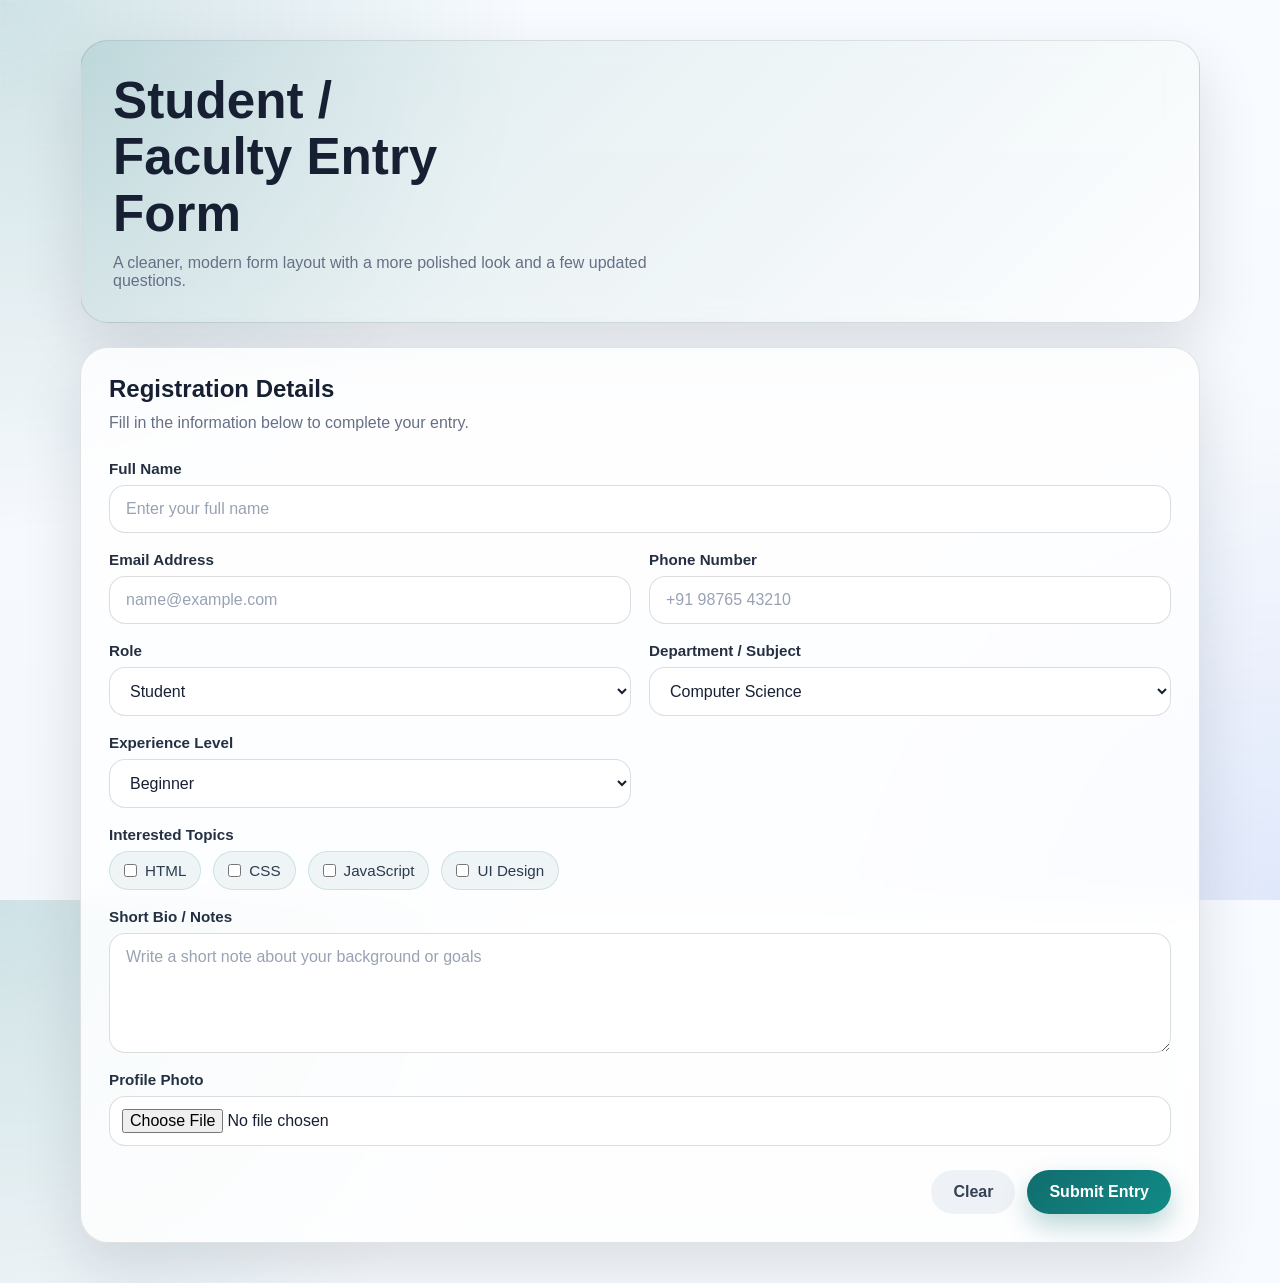
==== Practical 2/form.html @ 1ce555aa "Second Program" ====
<!DOCTYPE html>
<html lang="en">
<head>
	<meta charset="UTF-8" />
	<meta name="viewport" content="width=device-width, initial-scale=1.0" />
	<title>Practical 2: Modern Entry Form</title>
	<link rel="stylesheet" href="style.css" />
</head>
<body>
	<main class="page-shell">
		<section class="hero-panel">
			<h1>Student / Faculty Entry Form</h1>
			<p class="hero-copy">A cleaner, modern form layout with a more polished look and a few updated questions.</p>
		</section>

		<section class="form-card" aria-labelledby="form-title">
			<div class="card-header">
				<h2 id="form-title">Registration Details</h2>
				<p>Fill in the information below to complete your entry.</p>
			</div>

			<form class="entry-form">
				<div class="form-grid">
					<div class="field full-width">
						<label for="fullName">Full Name</label>
						<input type="text" id="fullName" name="fullName" placeholder="Enter your full name" required />
					</div>

					<div class="field">
						<label for="email">Email Address</label>
						<input type="email" id="email" name="email" placeholder="name@example.com" required />
					</div>

					<div class="field">
						<label for="phone">Phone Number</label>
						<input type="tel" id="phone" name="phone" placeholder="+91 98765 43210" />
					</div>

					<div class="field">
						<label for="role">Role</label>
						<select id="role" name="role">
							<option value="student">Student</option>
							<option value="faculty">Faculty</option>
							<option value="guest">Guest</option>
						</select>
					</div>

					<div class="field">
						<label for="department">Department / Subject</label>
						<select id="department" name="department">
							<option value="cse">Computer Science</option>
							<option value="ece">Electronics</option>
							<option value="me">Mechanical</option>
							<option value="business">Business Studies</option>
						</select>
					</div>

					<div class="field">
						<label for="experience">Experience Level</label>
						<select id="experience" name="experience">
							<option value="beginner">Beginner</option>
							<option value="intermediate">Intermediate</option>
							<option value="advanced">Advanced</option>
						</select>
					</div>

					<div class="field full-width">
						<label>Interested Topics</label>
						<div class="chips">
							<label><input type="checkbox" name="topics" value="html" /> HTML</label>
							<label><input type="checkbox" name="topics" value="css" /> CSS</label>
							<label><input type="checkbox" name="topics" value="javascript" /> JavaScript</label>
							<label><input type="checkbox" name="topics" value="ui" /> UI Design</label>
						</div>
					</div>

					<div class="field full-width">
						<label for="notes">Short Bio / Notes</label>
						<textarea id="notes" name="notes" rows="4" placeholder="Write a short note about your background or goals"></textarea>
					</div>

					<div class="field full-width">
						<label for="photo">Profile Photo</label>
						<input type="file" id="photo" name="photo" accept="image/*" />
					</div>
				</div>

				<div class="form-actions">
					<button type="reset" class="btn btn-secondary">Clear</button>
					<button type="submit" class="btn btn-primary">Submit Entry</button>
				</div>
			</form>
		</section>
	</main>
</body>
</html>
---- Practical 2/style.css ----
* {
	box-sizing: border-box;
}

:root {
	color-scheme: light;
	--bg: #f4f7fb;
	--surface: rgba(255, 255, 255, 0.82);
	--surface-solid: #ffffff;
	--text: #172033;
	--muted: #667085;
	--border: rgba(23, 32, 51, 0.12);
	--primary: #116d6e;
	--primary-dark: #0d5253;
	--primary-soft: rgba(17, 109, 110, 0.12);
	--shadow: 0 24px 60px rgba(15, 23, 42, 0.12);
	--radius-xl: 28px;
	--radius-lg: 18px;
}

html {
	height: 100%;
}

body {
	margin: 0;
	min-height: 100vh;
	font-family: Inter, "Segoe UI", Arial, sans-serif;
	color: var(--text);
	background:
		radial-gradient(circle at top left, rgba(17, 109, 110, 0.18), transparent 34%),
		radial-gradient(circle at bottom right, rgba(79, 122, 255, 0.12), transparent 30%),
		linear-gradient(180deg, #f8fbff 0%, var(--bg) 100%);
}

body::before {
	content: "";
	position: fixed;
	inset: 0;
	pointer-events: none;
	background-image: linear-gradient(rgba(255, 255, 255, 0.35) 1px, transparent 1px), linear-gradient(90deg, rgba(255, 255, 255, 0.35) 1px, transparent 1px);
	background-size: 48px 48px;
	mask-image: linear-gradient(180deg, rgba(0, 0, 0, 0.6), transparent 80%);
	opacity: 0.35;
}

.page-shell {
	width: min(1120px, calc(100% - 32px));
	margin: 0 auto;
	padding: 40px 0;
	display: grid;
	gap: 24px;
}

.hero-panel,
.form-card {
	border: 1px solid var(--border);
	backdrop-filter: blur(14px);
	-webkit-backdrop-filter: blur(14px);
	box-shadow: var(--shadow);
}

.hero-panel {
	padding: 32px;
	border-radius: var(--radius-xl);
	background: linear-gradient(135deg, rgba(17, 109, 110, 0.12), rgba(255, 255, 255, 0.78));
}

.eyebrow {
	margin: 0 0 12px;
	text-transform: uppercase;
	letter-spacing: 0.18em;
	font-size: 0.78rem;
	font-weight: 700;
	color: var(--primary-dark);
}

.hero-panel h1,
.card-header h2 {
	margin: 0;
	line-height: 1.1;
}

.hero-panel h1 {
	font-size: clamp(2.2rem, 4vw, 4rem);
	max-width: 12ch;
}

.hero-copy,
.card-header p {
	margin: 12px 0 0;
	color: var(--muted);
	max-width: 62ch;
}

.form-card {
	background: var(--surface);
	border-radius: var(--radius-xl);
	overflow: hidden;
}

.card-header {
	padding: 28px 28px 0;
}

.entry-form {
	padding: 28px;
}

.form-grid {
	display: grid;
	grid-template-columns: repeat(2, minmax(0, 1fr));
	gap: 18px;
}

.field {
	display: flex;
	flex-direction: column;
	gap: 8px;
}

.full-width {
	grid-column: 1 / -1;
}

label {
	font-size: 0.95rem;
	font-weight: 600;
	color: #243042;
}

input,
select,
textarea {
	width: 100%;
	border: 1px solid rgba(23, 32, 51, 0.15);
	border-radius: 16px;
	background: var(--surface-solid);
	color: var(--text);
	font: inherit;
	padding: 14px 16px;
	outline: none;
	transition: border-color 160ms ease, box-shadow 160ms ease, transform 160ms ease;
}

textarea {
	resize: vertical;
	min-height: 120px;
}

input::placeholder,
textarea::placeholder {
	color: #98a2b3;
}

input:focus,
select:focus,
textarea:focus {
	border-color: rgba(17, 109, 110, 0.55);
	box-shadow: 0 0 0 4px var(--primary-soft);
}

input[type="file"] {
	padding: 12px;
}

.chips {
	display: flex;
	flex-wrap: wrap;
	gap: 12px;
}

.chips label {
	display: inline-flex;
	align-items: center;
	gap: 8px;
	padding: 10px 14px;
	border-radius: 999px;
	border: 1px solid rgba(17, 109, 110, 0.14);
	background: rgba(17, 109, 110, 0.06);
	font-weight: 500;
	color: #2b3a4f;
}

.chips input {
	width: auto;
	margin: 0;
	accent-color: var(--primary);
}

.form-actions {
	display: flex;
	justify-content: flex-end;
	gap: 12px;
	margin-top: 24px;
}

.btn {
	border: 0;
	border-radius: 999px;
	padding: 13px 22px;
	font: inherit;
	font-weight: 700;
	cursor: pointer;
	transition: transform 160ms ease, box-shadow 160ms ease, background-color 160ms ease;
}

.btn:hover {
	transform: translateY(-1px);
}

.btn-primary {
	color: #fff;
	background: linear-gradient(135deg, var(--primary), #118b87);
	box-shadow: 0 12px 26px rgba(17, 109, 110, 0.28);
}

.btn-primary:hover {
	background: linear-gradient(135deg, var(--primary-dark), var(--primary));
}

.btn-secondary {
	color: #344054;
	background: #eef2f7;
}

@media (max-width: 760px) {
	.page-shell {
		width: min(100% - 20px, 1120px);
		padding: 20px 0;
	}

	.hero-panel,
	.entry-form,
	.card-header {
		padding-left: 20px;
		padding-right: 20px;
	}

	.form-grid {
		grid-template-columns: 1fr;
	}

	.form-actions {
		flex-direction: column-reverse;
	}

	.btn {
		width: 100%;
	}
}
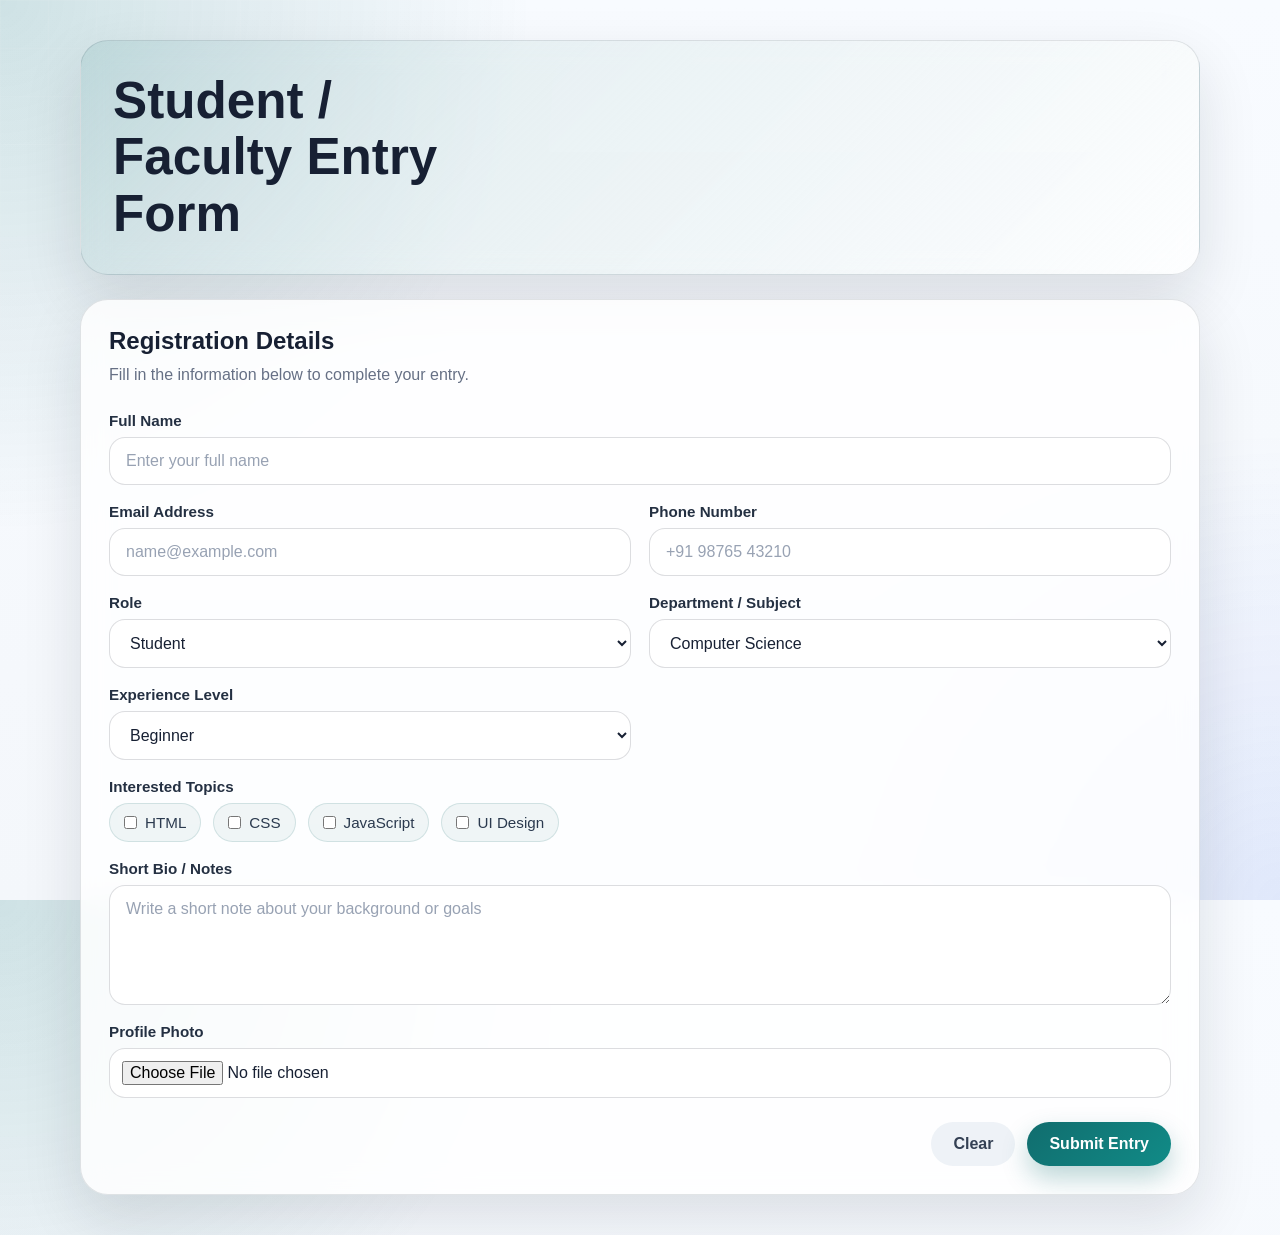
==== commit 51620624: "Second Program" ====
--- a/Practical 2/form.html
+++ b/Practical 2/form.html
@@ -10,7 +10,6 @@
 	<main class="page-shell">
 		<section class="hero-panel">
 			<h1>Student / Faculty Entry Form</h1>
-			<p class="hero-copy">A cleaner, modern form layout with a more polished look and a few updated questions.</p>
 		</section>
 
 		<section class="form-card" aria-labelledby="form-title">
